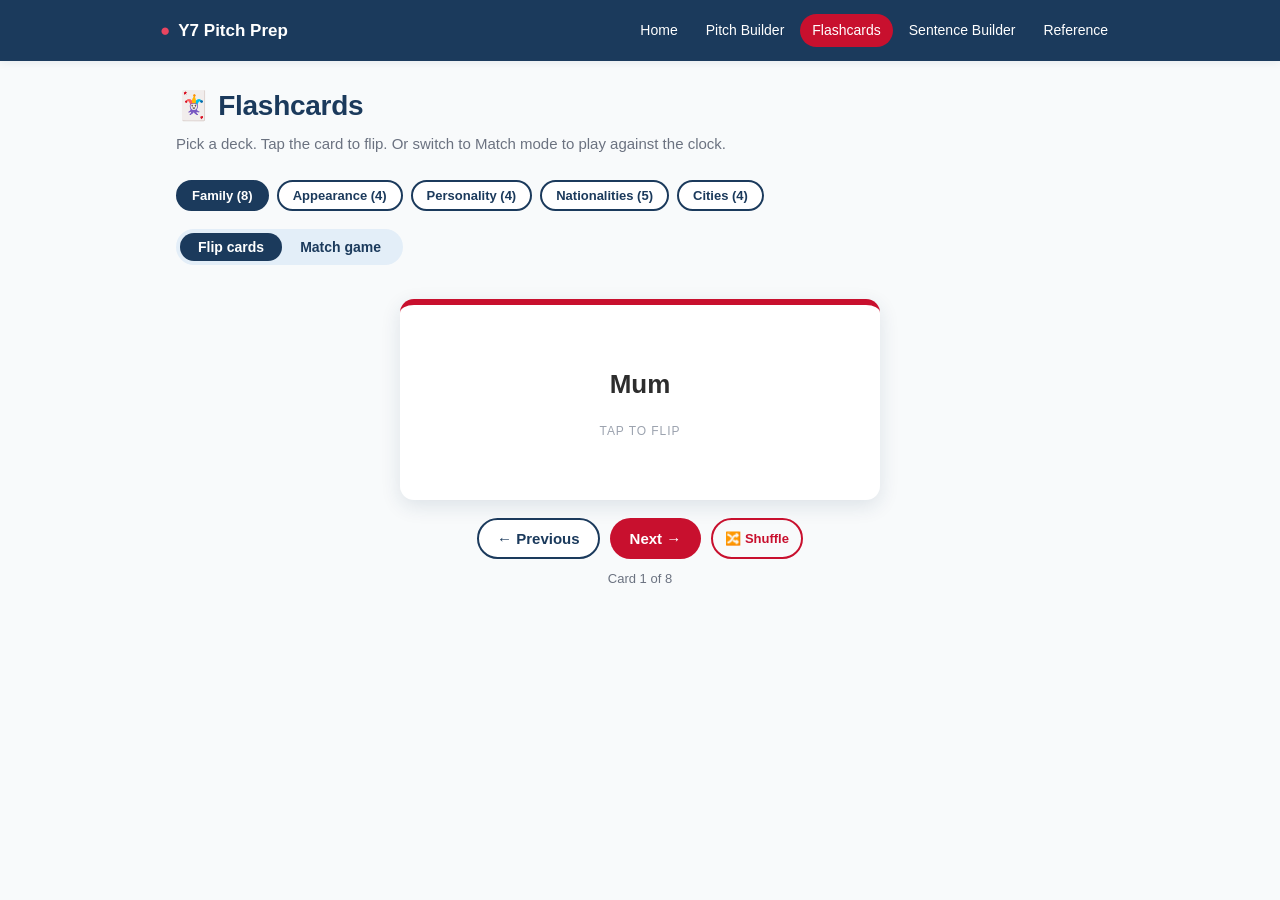
==== flashcards.html @ e0a21a64 "Initial commit: Y7 Pitch Prep site (5 pages + reference)" ====
<!DOCTYPE html>
<html lang="en">
<head>
<meta charset="utf-8">
<meta name="viewport" content="width=device-width, initial-scale=1">
<title>Flashcards · Y7 Chinese</title>
<link rel="stylesheet" href="style.css?v=1">
</head>
<body>
<script src="app.js?v=1"></script>
<script>renderHeader('flashcards');</script>

<main class="container">
  <h1 class="page-title">🃏 Flashcards</h1>
  <p class="page-subtitle">Pick a deck. Tap the card to flip. Or switch to Match mode to play against the clock.</p>

  <div class="deck-picker" id="deckPicker">
    <button data-deck="family"      class="active">Family (8)</button>
    <button data-deck="appearance">Appearance (4)</button>
    <button data-deck="personality">Personality (4)</button>
    <button data-deck="countries">Nationalities (5)</button>
    <button data-deck="cities">Cities (4)</button>
  </div>

  <div class="tabs" id="modeTabs">
    <button data-mode="flip" class="active">Flip cards</button>
    <button data-mode="match">Match game</button>
  </div>

  <!-- ============ Flip mode ============ -->
  <div id="flipMode">
    <div class="flashcard" id="flashcard" onclick="flipCard()">
      <div id="cardContent"></div>
      <div class="flip-hint">Tap to flip</div>
    </div>
    <div class="flashcard-controls">
      <button class="secondary" onclick="prevCard()">← Previous</button>
      <button onclick="nextCard()">Next →</button>
      <button class="ghost small" onclick="shuffleDeck()">🔀 Shuffle</button>
    </div>
    <div class="flashcard-progress" id="flipProgress"></div>
  </div>

  <!-- ============ Match mode ============ -->
  <div id="matchMode" style="display:none">
    <div class="match-status">
      <span id="matchScore">Matches: 0 / 0</span>
      <button class="ghost small" onclick="startMatch()">🔄 New game</button>
    </div>
    <div class="match-board" id="matchBoard"></div>
    <p class="muted" style="text-align:center;font-size:13px">Tap an English card, then tap the matching pinyin card. Match all pairs to win.</p>
  </div>

</main>

<script>
let activeDeck = 'family';
let mode = 'flip';

let deckCards = [];
let cardIndex = 0;
let showPinyin = false;

/* ============ Deck switching ============ */
document.getElementById('deckPicker').addEventListener('click', e => {
  if (e.target.tagName !== 'BUTTON') return;
  document.querySelectorAll('#deckPicker button').forEach(b => b.classList.remove('active'));
  e.target.classList.add('active');
  activeDeck = e.target.dataset.deck;
  resetForDeck();
});

document.getElementById('modeTabs').addEventListener('click', e => {
  if (e.target.tagName !== 'BUTTON') return;
  document.querySelectorAll('#modeTabs button').forEach(b => b.classList.remove('active'));
  e.target.classList.add('active');
  mode = e.target.dataset.mode;
  document.getElementById('flipMode').style.display = mode === 'flip' ? 'block' : 'none';
  document.getElementById('matchMode').style.display = mode === 'match' ? 'block' : 'none';
  if (mode === 'match') startMatch();
});

function resetForDeck() {
  deckCards = shuffle(VOCAB[activeDeck]);
  cardIndex = 0;
  showPinyin = false;
  if (mode === 'flip') renderCard();
  else startMatch();
}

/* ============ Flip mode ============ */
function renderCard() {
  const c = deckCards[cardIndex];
  if (!c) return;
  const content = document.getElementById('cardContent');
  content.innerHTML = '';
  if (showPinyin) {
    const pinyinDiv = document.createElement('div');
    pinyinDiv.className = 'face-pinyin';
    pinyinDiv.textContent = c.pinyin;
    const charDiv = document.createElement('div');
    charDiv.className = 'face-char';
    charDiv.textContent = c.char;
    content.appendChild(pinyinDiv);
    content.appendChild(charDiv);
    const speaker = makeSpeaker(c.char || c.pinyin, { size: 'lg' });
    if (speaker) {
      speaker.classList.add('face-speaker');
      content.appendChild(speaker);
    }
  } else {
    const en = document.createElement('div');
    en.className = 'face-en';
    en.textContent = c.en;
    content.appendChild(en);
  }
  document.getElementById('flipProgress').textContent = `Card ${cardIndex + 1} of ${deckCards.length}`;
}

function flipCard() {
  showPinyin = !showPinyin;
  renderCard();
}

function nextCard() {
  cardIndex = (cardIndex + 1) % deckCards.length;
  showPinyin = false;
  renderCard();
}

function prevCard() {
  cardIndex = (cardIndex - 1 + deckCards.length) % deckCards.length;
  showPinyin = false;
  renderCard();
}

function shuffleDeck() {
  deckCards = shuffle(deckCards);
  cardIndex = 0;
  showPinyin = false;
  renderCard();
}

/* ============ Match mode ============ */
let matchSelected = null;
let matchScore = 0;
let matchTotal = 0;

function startMatch() {
  const board = document.getElementById('matchBoard');
  board.innerHTML = '';
  matchSelected = null;
  matchScore = 0;

  // Take up to 6 random items from the active deck (decks may be smaller for Y7)
  const pick = shuffle(VOCAB[activeDeck]).slice(0, Math.min(6, VOCAB[activeDeck].length));
  matchTotal = pick.length;

  const enTiles = pick.map(item => ({ id: item.pinyin, label: item.en, side: 'en' }));
  const pyTiles = pick.map(item => ({ id: item.pinyin, label: item.pinyin, side: 'py' }));

  const enShuf = shuffle(enTiles);
  const pyShuf = shuffle(pyTiles);

  for (let i = 0; i < pick.length; i++) {
    board.appendChild(makeMatchTile(enShuf[i]));
    board.appendChild(makeMatchTile(pyShuf[i]));
  }
  updateMatchScore();
}

function makeMatchTile(t) {
  const div = document.createElement('div');
  div.className = 'match-tile' + (t.side === 'py' ? ' pinyin' : '');
  div.dataset.id = t.id;
  div.dataset.side = t.side;
  div.textContent = t.label;
  div.addEventListener('click', () => onMatchTileClick(div));
  return div;
}

function onMatchTileClick(tile) {
  if (tile.classList.contains('matched')) return;
  if (!matchSelected) {
    tile.classList.add('selected');
    matchSelected = tile;
    return;
  }
  if (matchSelected === tile) {
    tile.classList.remove('selected');
    matchSelected = null;
    return;
  }
  if (tile.dataset.side === matchSelected.dataset.side) {
    matchSelected.classList.remove('selected');
    tile.classList.add('selected');
    matchSelected = tile;
    return;
  }
  if (tile.dataset.id === matchSelected.dataset.id) {
    tile.classList.remove('selected');
    matchSelected.classList.remove('selected');
    tile.classList.add('matched');
    matchSelected.classList.add('matched');
    matchScore++;
    updateMatchScore();
    matchSelected = null;
    if (matchScore === matchTotal) {
      setTimeout(() => alert('🎉 All matched! Try a new game?'), 300);
    }
  } else {
    tile.classList.add('wrong');
    matchSelected.classList.add('wrong');
    const t1 = tile, t2 = matchSelected;
    setTimeout(() => {
      t1.classList.remove('wrong', 'selected');
      t2.classList.remove('wrong', 'selected');
    }, 600);
    matchSelected = null;
  }
}

function updateMatchScore() {
  document.getElementById('matchScore').textContent = `Matches: ${matchScore} / ${matchTotal}`;
}

/* ============ Init ============ */
resetForDeck();
</script>

</body>
</html>
---- style.css ----
/* ============================================================
   Y7 PITCH PREP — Shared styles
   Navy/Red palette to match the Y7 printed booklet
   Mobile-first responsive
   ============================================================ */

:root {
  --navy: #1B3A5C;
  --navy-light: #2D5077;
  /* --coral is kept as a variable name for compatibility with the
     existing class structure, but tinted to the Y7 red palette */
  --coral: #C8102E;
  --coral-light: #E94560;
  --teal: #1A7A6D;
  --teal-light: #2DA395;
  --dark: #2D2D2D;
  --grey: #6B7280;
  --grey-light: #9CA3AF;
  --bg: #FFFFFF;
  --bg-soft: #F8FAFB;
  --bg-blue: #E3EEF8;
  --bg-coral: #FDE5E8;
  --bg-teal: #E6F5F2;
  --bg-gold: #FFF3D6;
  --border: #E5E7EB;
  --shadow: 0 2px 8px rgba(27, 58, 92, 0.08);
  --shadow-lg: 0 6px 20px rgba(27, 58, 92, 0.12);
  --radius: 14px;
  --radius-sm: 8px;
}

* { box-sizing: border-box; margin: 0; padding: 0; }

html { font-size: 16px; -webkit-text-size-adjust: 100%; }

body {
  font-family: -apple-system, BlinkMacSystemFont, "Segoe UI", Roboto, "Helvetica Neue", Arial, sans-serif;
  color: var(--dark);
  background: var(--bg-soft);
  line-height: 1.5;
  min-height: 100vh;
  padding-bottom: 60px;
}

/* ============ Header / Nav ============ */
header.site-header {
  background: var(--navy);
  color: white;
  padding: 14px 16px;
  position: sticky;
  top: 0;
  z-index: 100;
  box-shadow: var(--shadow);
}

.site-header-inner {
  max-width: 960px;
  margin: 0 auto;
  display: flex;
  align-items: center;
  justify-content: space-between;
  gap: 12px;
}

.brand {
  font-size: 17px;
  font-weight: 700;
  color: white;
  text-decoration: none;
  display: flex;
  align-items: center;
  gap: 8px;
}
.brand .brand-dot { color: var(--coral-light); }

nav.main-nav {
  display: flex;
  gap: 4px;
  flex-wrap: wrap;
}

nav.main-nav a {
  color: white;
  text-decoration: none;
  padding: 6px 12px;
  border-radius: 999px;
  font-size: 14px;
  font-weight: 500;
  transition: background 0.15s;
}
nav.main-nav a:hover { background: var(--navy-light); }
nav.main-nav a.active { background: var(--coral); }

@media (max-width: 600px) {
  .site-header-inner { flex-direction: column; align-items: flex-start; }
  nav.main-nav { width: 100%; overflow-x: auto; -webkit-overflow-scrolling: touch; flex-wrap: nowrap; }
  nav.main-nav a { white-space: nowrap; padding: 6px 10px; font-size: 13px; }
}

/* ============ Container ============ */
.container {
  max-width: 960px;
  margin: 0 auto;
  padding: 24px 16px;
}

/* ============ Typography ============ */
h1.page-title {
  font-size: 28px;
  color: var(--navy);
  margin-bottom: 6px;
  letter-spacing: -0.01em;
}
.page-subtitle {
  color: var(--grey);
  font-size: 15px;
  margin-bottom: 24px;
}

h2 { color: var(--navy); font-size: 22px; margin: 28px 0 10px; }
h3 { color: var(--navy); font-size: 18px; margin: 16px 0 8px; }

p { margin-bottom: 10px; }
.muted { color: var(--grey); font-size: 14px; }

.pinyin {
  color: var(--teal);
  font-weight: 600;
}
.char {
  color: var(--grey);
  font-size: 0.85em;
}
.coral { color: var(--coral); }
.bold { font-weight: 700; }

/* ============ Hero (landing) ============ */
.hero {
  background: linear-gradient(135deg, var(--navy) 0%, var(--navy-light) 100%);
  color: white;
  padding: 36px 24px;
  border-radius: var(--radius);
  margin-bottom: 24px;
}
.hero h1 {
  font-size: 26px;
  color: white;
  margin-bottom: 10px;
  line-height: 1.2;
}
.hero .accent { color: var(--coral-light); }
.hero p { color: rgba(255,255,255,0.85); font-size: 15px; margin: 0; }

@media (min-width: 700px) {
  .hero { padding: 56px 40px; }
  .hero h1 { font-size: 36px; }
  .hero p { font-size: 17px; }
}

/* ============ Card grid (landing) ============ */
.card-grid {
  display: grid;
  grid-template-columns: 1fr;
  gap: 14px;
  margin-bottom: 24px;
}
@media (min-width: 600px) {
  .card-grid { grid-template-columns: 1fr 1fr; gap: 18px; }
}

.feature-card {
  background: white;
  border-radius: var(--radius);
  padding: 22px 20px;
  text-decoration: none;
  color: var(--dark);
  border: 2px solid transparent;
  box-shadow: var(--shadow);
  transition: transform 0.15s, border-color 0.15s, box-shadow 0.15s;
  display: block;
}
.feature-card:hover {
  transform: translateY(-2px);
  border-color: var(--coral);
  box-shadow: var(--shadow-lg);
}
.feature-card .icon {
  font-size: 32px;
  display: block;
  margin-bottom: 10px;
}
.feature-card h3 {
  color: var(--navy);
  font-size: 19px;
  margin: 0 0 6px;
}
.feature-card p {
  color: var(--grey);
  font-size: 14px;
  margin: 0;
}

/* ============ Generic boxes ============ */
.box {
  background: white;
  border-radius: var(--radius);
  padding: 20px;
  margin: 16px 0;
  box-shadow: var(--shadow);
}
.box-blue {
  background: var(--bg-blue);
  border-left: 4px solid var(--navy);
  padding: 14px 18px;
  border-radius: var(--radius-sm);
  margin: 12px 0;
}
.box-coral {
  background: var(--bg-coral);
  border-left: 4px solid var(--coral);
  padding: 14px 18px;
  border-radius: var(--radius-sm);
  margin: 12px 0;
}
.box-teal {
  background: var(--bg-teal);
  border-left: 4px solid var(--teal);
  padding: 14px 18px;
  border-radius: var(--radius-sm);
  margin: 12px 0;
}

/* ============ Buttons ============ */
button, .btn {
  font-family: inherit;
  font-size: 15px;
  font-weight: 600;
  padding: 10px 18px;
  border-radius: 999px;
  border: 2px solid transparent;
  cursor: pointer;
  transition: all 0.15s;
  background: var(--coral);
  color: white;
  display: inline-block;
  text-decoration: none;
  text-align: center;
}
button:hover, .btn:hover { transform: translateY(-1px); box-shadow: var(--shadow); }
button:active, .btn:active { transform: translateY(0); }
button.secondary, .btn.secondary {
  background: white;
  color: var(--navy);
  border-color: var(--navy);
}
button.secondary:hover, .btn.secondary:hover { background: var(--bg-blue); }
button.ghost, .btn.ghost {
  background: transparent;
  color: var(--coral);
  border-color: var(--coral);
}
button.ghost:hover, .btn.ghost:hover { background: var(--bg-coral); }
button.small, .btn.small { padding: 6px 12px; font-size: 13px; }

button:disabled { opacity: 0.4; cursor: not-allowed; transform: none; }

.button-row { display: flex; gap: 10px; flex-wrap: wrap; margin-top: 14px; }

/* ============ Form fields ============ */
label.field-label {
  display: block;
  font-size: 13px;
  font-weight: 600;
  color: var(--navy);
  margin-bottom: 6px;
  text-transform: uppercase;
  letter-spacing: 0.04em;
}

input[type="text"], textarea, select {
  width: 100%;
  font-family: inherit;
  font-size: 16px;
  padding: 10px 12px;
  border: 2px solid var(--border);
  border-radius: var(--radius-sm);
  background: white;
  color: var(--dark);
  transition: border-color 0.15s;
}
input[type="text"]:focus, textarea:focus, select:focus {
  outline: none;
  border-color: var(--coral);
}

/* ============ Word bank chips ============ */
.chip-bank {
  display: flex;
  flex-wrap: wrap;
  gap: 8px;
  margin: 8px 0 14px;
}
.chip {
  display: inline-flex;
  align-items: center;
  gap: 6px;
  padding: 8px 14px;
  background: var(--bg-teal);
  border: 2px solid var(--teal-light);
  color: var(--teal);
  border-radius: 999px;
  font-size: 15px;
  font-weight: 600;
  cursor: pointer;
  user-select: none;
  transition: all 0.15s;
  min-height: 38px;
  line-height: 1.2;
}
.chip:hover {
  background: var(--teal);
  color: white;
  border-color: var(--teal);
  transform: translateY(-1px);
}
.chip.selected {
  background: var(--teal);
  color: white;
  border-color: var(--teal);
}
.chip .chip-en {
  font-size: 11px;
  color: var(--grey);
  font-weight: 500;
}
.chip:hover .chip-en, .chip.selected .chip-en { color: rgba(255,255,255,0.85); }

/* ============ Speaker / TTS button ============ */
.speak-btn {
  display: inline-flex;
  align-items: center;
  justify-content: center;
  width: 26px; height: 26px;
  padding: 0;
  margin: 0 4px 0 0;
  border-radius: 999px;
  background: rgba(255,255,255,0.85);
  border: 1.5px solid rgba(0,0,0,0.08);
  font-size: 13px;
  line-height: 1;
  cursor: pointer;
  user-select: none;
  flex-shrink: 0;
  transition: transform 0.15s, background 0.15s, border-color 0.15s;
}
.speak-btn:hover {
  background: white;
  border-color: var(--coral);
  transform: scale(1.08);
}
.speak-btn.speaking {
  background: var(--coral);
  border-color: var(--coral);
  transform: scale(1.12);
}
.speak-btn-lg {
  width: 36px; height: 36px;
  font-size: 18px;
  margin: 0 6px 0 0;
}
.face-speaker {
  margin: 14px auto 0 !important;
  display: flex !important;
}
.chip:hover .speak-btn, .chip.selected .speak-btn {
  background: rgba(255,255,255,0.95);
  border-color: rgba(255,255,255,0.5);
}
/* Inline speaker next to example sentences (reference page) */
.speak-inline {
  vertical-align: middle;
  margin: 0 6px 0 0;
}
@media print {
  .speak-btn { display: none !important; }
}

/* ============ Pitch builder ============ */
.step {
  background: white;
  border-radius: var(--radius);
  padding: 18px 20px;
  margin-bottom: 14px;
  border: 2px solid var(--border);
  box-shadow: var(--shadow);
}
.step.active {
  border-color: var(--coral);
}
.step-num {
  display: inline-flex;
  align-items: center;
  justify-content: center;
  width: 30px; height: 30px;
  background: var(--coral);
  color: white;
  border-radius: 50%;
  font-weight: 700;
  margin-right: 10px;
}
.step-header {
  display: flex;
  align-items: center;
  margin-bottom: 6px;
}
.step-title {
  font-weight: 700;
  color: var(--navy);
  font-size: 17px;
}
.step-pattern {
  display: block;
  color: var(--teal);
  font-style: italic;
  font-size: 15px;
  margin-bottom: 10px;
}

.pitch-preview {
  background: var(--navy);
  color: white;
  border-radius: var(--radius);
  padding: 22px;
  margin-top: 18px;
  box-shadow: var(--shadow-lg);
}
.pitch-preview h2 { color: var(--coral-light); margin: 0 0 10px; font-size: 16px; text-transform: uppercase; letter-spacing: 0.06em; }
.pitch-preview .preview-text {
  font-size: 16px;
  line-height: 1.7;
  color: white;
}
.pitch-preview .preview-text .blank { color: var(--coral-light); font-weight: 700; }
.pitch-preview .meta {
  display: flex;
  gap: 14px;
  margin-top: 10px;
  padding-top: 10px;
  border-top: 1px solid rgba(255,255,255,0.15);
  font-size: 13px;
  color: rgba(255,255,255,0.7);
}

/* ============ Tabs (family member 1 / 2) ============ */
.tabs {
  display: inline-flex;
  background: var(--bg-blue);
  border-radius: 999px;
  padding: 4px;
  margin-bottom: 16px;
}
.tabs button {
  background: transparent;
  color: var(--navy);
  padding: 6px 18px;
  font-size: 14px;
  border: none;
}
.tabs button:hover { background: rgba(27, 58, 92, 0.06); transform: none; box-shadow: none; }
.tabs button.active { background: var(--navy); color: white; }

/* ============ Flashcards ============ */
.deck-picker {
  display: flex;
  flex-wrap: wrap;
  gap: 8px;
  margin-bottom: 18px;
}
.deck-picker button {
  background: white;
  color: var(--navy);
  border: 2px solid var(--navy);
  padding: 6px 14px;
  font-size: 13px;
}
.deck-picker button.active {
  background: var(--navy);
  color: white;
}

.flashcard {
  background: white;
  border-radius: var(--radius);
  padding: 60px 24px;
  text-align: center;
  box-shadow: var(--shadow-lg);
  cursor: pointer;
  user-select: none;
  margin: 18px auto;
  max-width: 480px;
  min-height: 200px;
  display: flex;
  flex-direction: column;
  justify-content: center;
  transition: transform 0.2s;
  border-top: 6px solid var(--coral);
}
.flashcard:hover { transform: scale(1.01); }
.flashcard .face-en {
  font-size: 26px;
  font-weight: 600;
  color: var(--dark);
}
.flashcard .face-pinyin {
  font-size: 32px;
  font-weight: 700;
  color: var(--teal);
  margin-bottom: 8px;
}
.flashcard .face-char {
  font-size: 22px;
  color: var(--grey);
}
.flashcard .flip-hint {
  margin-top: 18px;
  font-size: 12px;
  color: var(--grey-light);
  text-transform: uppercase;
  letter-spacing: 0.08em;
}
.flashcard-controls {
  display: flex;
  justify-content: center;
  gap: 10px;
  margin-top: 14px;
  flex-wrap: wrap;
}
.flashcard-progress {
  text-align: center;
  color: var(--grey);
  font-size: 13px;
  margin-top: 10px;
}

/* ============ Match game ============ */
.match-board {
  display: grid;
  grid-template-columns: 1fr 1fr;
  gap: 12px;
  margin: 18px 0;
}
.match-tile {
  background: white;
  padding: 14px 12px;
  border-radius: var(--radius-sm);
  text-align: center;
  cursor: pointer;
  border: 2px solid var(--border);
  font-size: 15px;
  font-weight: 600;
  user-select: none;
  transition: all 0.15s;
  min-height: 50px;
  display: flex;
  align-items: center;
  justify-content: center;
}
.match-tile:hover { border-color: var(--coral); transform: translateY(-1px); }
.match-tile.selected { background: var(--bg-coral); border-color: var(--coral); }
.match-tile.matched { background: var(--bg-teal); border-color: var(--teal); color: var(--teal); cursor: default; pointer-events: none; opacity: 0.7; }
.match-tile.wrong { background: #FEE; border-color: #E55; }
.match-tile.pinyin { color: var(--teal); }

.match-status {
  display: flex;
  justify-content: space-between;
  align-items: center;
  margin: 12px 0;
  font-size: 14px;
}

/* ============ Sentence builder ============ */
.sb-target {
  font-size: 18px;
  margin: 8px 0 6px;
}
.sb-target strong { color: var(--navy); }
.sb-pool, .sb-built {
  display: flex;
  flex-wrap: wrap;
  gap: 8px;
  min-height: 60px;
  padding: 12px;
  border-radius: var(--radius-sm);
  background: var(--bg-soft);
  border: 2px dashed var(--border);
  margin: 8px 0;
}
.sb-built {
  background: white;
  border-style: solid;
  border-color: var(--teal-light);
}
.sb-built.correct { background: var(--bg-teal); border-color: var(--teal); }
.sb-built.wrong { background: #FEE; border-color: #E55; }
.sb-token {
  background: var(--bg-blue);
  color: var(--navy);
  padding: 8px 14px;
  border-radius: 999px;
  font-weight: 600;
  font-size: 15px;
  cursor: pointer;
  border: 2px solid var(--navy);
  user-select: none;
  transition: all 0.15s;
  min-height: 38px;
  display: inline-flex;
  align-items: center;
}
.sb-token:hover { background: var(--navy); color: white; transform: translateY(-1px); }

.sb-feedback {
  margin: 14px 0;
  padding: 12px 16px;
  border-radius: var(--radius-sm);
  font-weight: 600;
  display: none;
}
.sb-feedback.show { display: block; }
.sb-feedback.correct { background: var(--bg-teal); color: var(--teal); }
.sb-feedback.wrong { background: var(--bg-coral); color: var(--coral); }

.sb-progress {
  height: 6px;
  background: var(--border);
  border-radius: 3px;
  overflow: hidden;
  margin: 8px 0 16px;
}
.sb-progress-fill {
  height: 100%;
  background: var(--coral);
  transition: width 0.3s;
}

/* ============ Reference page ============ */
.ref-step {
  background: white;
  border-radius: var(--radius-sm);
  padding: 14px 18px;
  margin: 10px 0;
  border-left: 4px solid var(--coral);
  box-shadow: var(--shadow);
}
.ref-step .num { font-weight: 700; color: var(--coral); font-size: 18px; margin-right: 6px; }
.ref-step .label { font-weight: 700; color: var(--navy); }

/* ============ Save indicator ============ */
.save-indicator {
  position: fixed;
  bottom: 16px;
  right: 16px;
  background: var(--teal);
  color: white;
  padding: 8px 14px;
  border-radius: 999px;
  font-size: 13px;
  opacity: 0;
  transition: opacity 0.3s;
  z-index: 1000;
  box-shadow: var(--shadow-lg);
}
.save-indicator.show { opacity: 1; }

/* ============ Print ============ */
@media print {
  header.site-header, nav.main-nav, .button-row, button, .save-indicator, .pitch-preview { display: none !important; }
  body { background: white; padding: 0; }
  .container { padding: 0; max-width: 100%; }
  .step { page-break-inside: avoid; box-shadow: none; border-color: #ccc; }
  @page { margin: 18mm; }
}
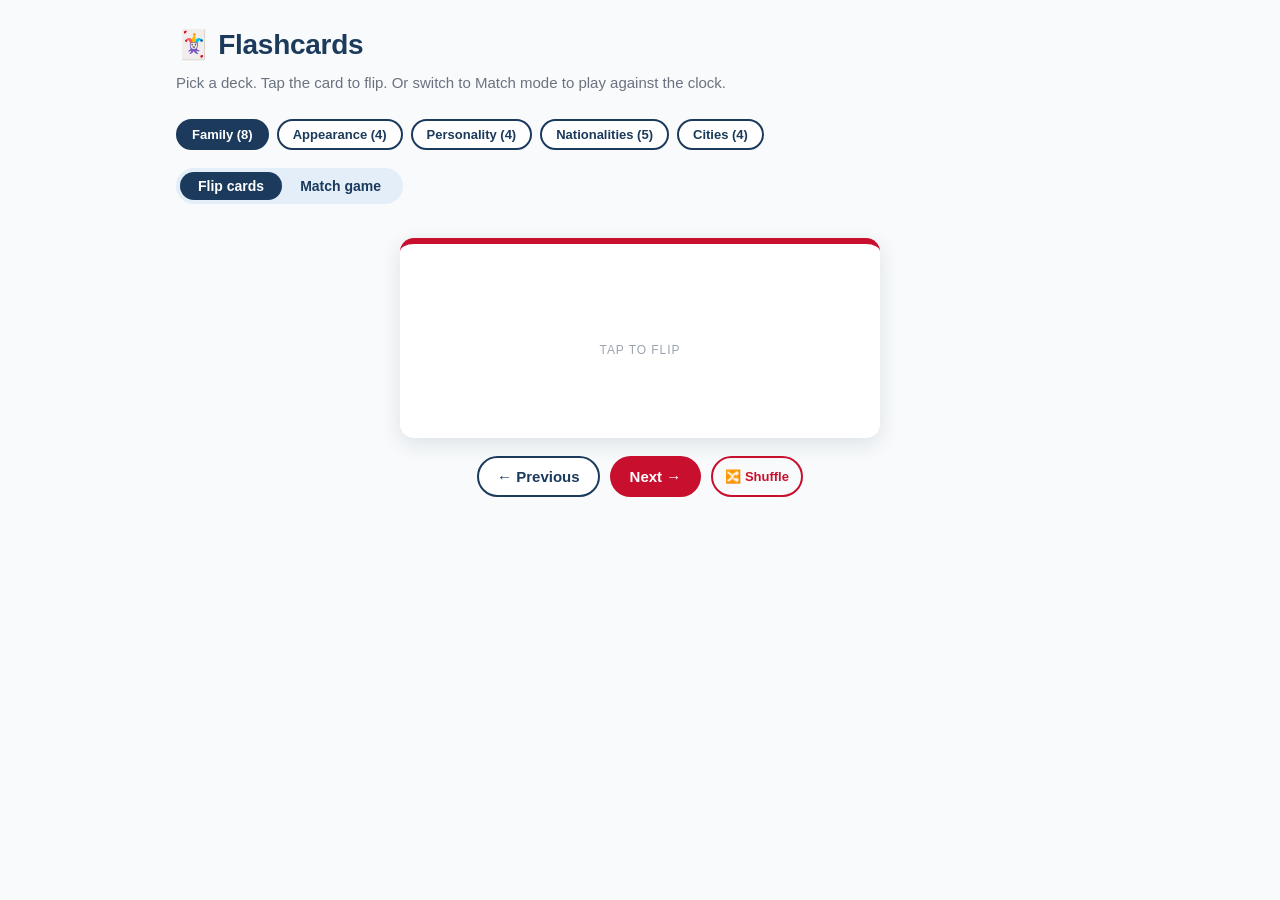
==== commit ce26598c: "Add Cloudflare Web Analytics beacon to all pages Co-Authored-By: Claude Fable 5 <noreply@anthropic.c" ====
--- a/flashcards.html
+++ b/flashcards.html
@@ -228,5 +228,6 @@
 resetForDeck();
 </script>
 
+<!-- Cloudflare Web Analytics --><script defer src='https://static.cloudflareinsights.com/beacon.min.js' data-cf-beacon='{"token": "e705882a63a84e8b911f8e94f491529c"}'></script><!-- End Cloudflare Web Analytics -->
 </body>
 </html>
--- a/style.css
+++ b/style.css
@@ -33,8 +33,20 @@
 
 html { font-size: 16px; -webkit-text-size-adjust: 100%; }
 
+/* ============ Kaiti for all Chinese characters ============
+   Uses unicode-range so only CJK ideographs pick up Kaiti.
+   Latin text (pinyin, English) stays in the body font. */
+@font-face {
+  font-family: 'KaitiCJK';
+  src: local('KaiTi'), local('STKaiti'), local('Kaiti SC'),
+       local('DFKai-SB'), local('BiauKai'), local('SimKai');
+  unicode-range: U+3000-303F, U+3400-4DBF, U+4E00-9FFF,
+                 U+F900-FAFF, U+FF00-FFEF;
+  font-display: swap;
+}
+
 body {
-  font-family: -apple-system, BlinkMacSystemFont, "Segoe UI", Roboto, "Helvetica Neue", Arial, sans-serif;
+  font-family: 'KaitiCJK', -apple-system, BlinkMacSystemFont, "Segoe UI", Roboto, "Helvetica Neue", Arial, sans-serif;
   color: var(--dark);
   background: var(--bg-soft);
   line-height: 1.5;
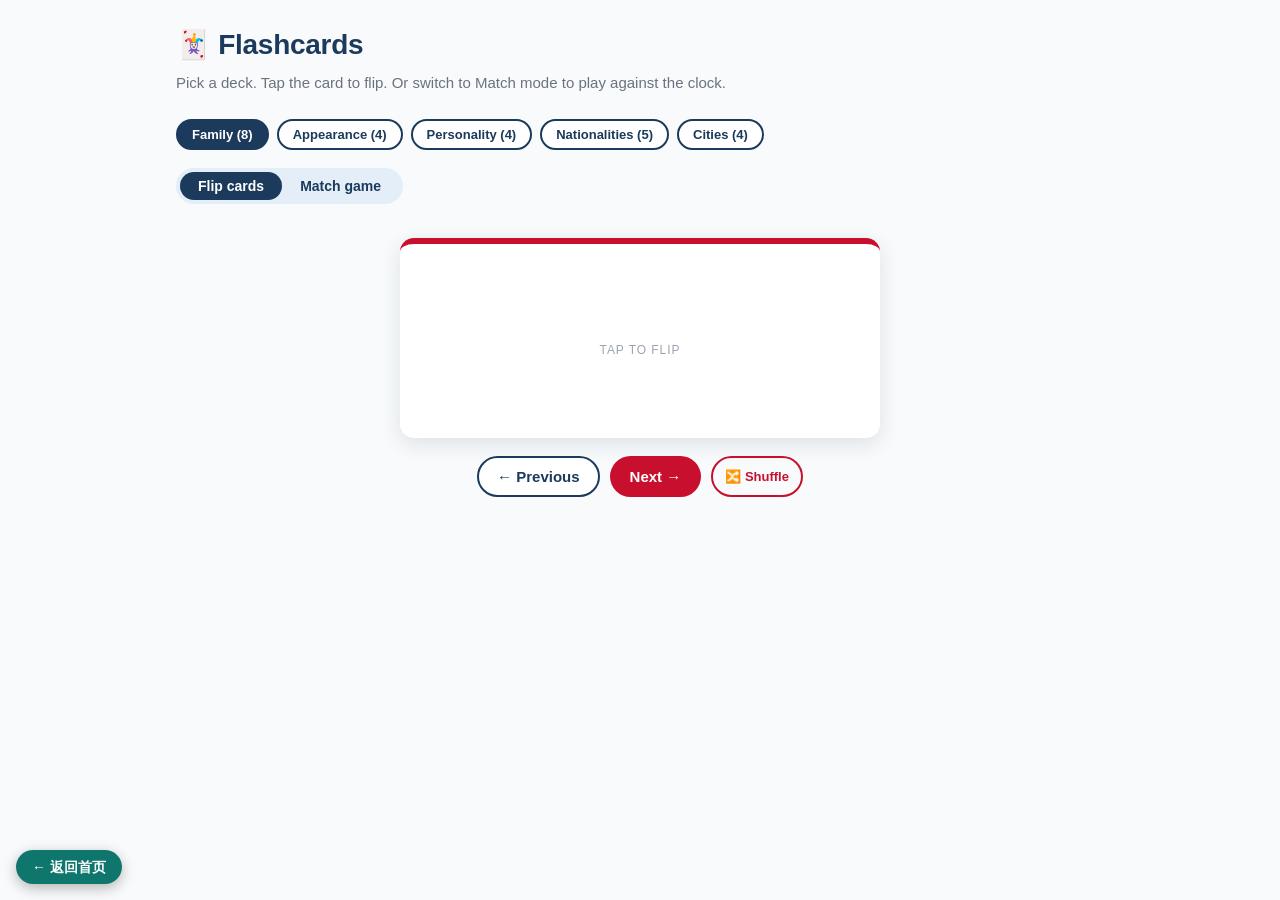
==== commit 6a67c99e: "nav: add 返回首页 back-link to every tool subpage Co-Authored-By: Claude Opus 4.8 <noreply@anthropic.com" ====
--- a/flashcards.html
+++ b/flashcards.html
@@ -229,5 +229,8 @@
 </script>
 
 <!-- Cloudflare Web Analytics --><script defer src='https://static.cloudflareinsights.com/beacon.min.js' data-cf-beacon='{"token": "e705882a63a84e8b911f8e94f491529c"}'></script><!-- End Cloudflare Web Analytics -->
+<!-- clbacklink:start -->
+<a href="/y7-pitch-prep/" aria-label="返回首页" style="position:fixed;left:16px;bottom:16px;z-index:2147483639;background:#0f766e;color:#fff;text-decoration:none;font:600 14px/1 -apple-system,'Segoe UI','PingFang SC','Microsoft YaHei',sans-serif;padding:10px 16px;border-radius:24px;box-shadow:0 4px 14px rgba(0,0,0,.28)">← 返回首页</a>
+<!-- clbacklink:end -->
 </body>
 </html>
